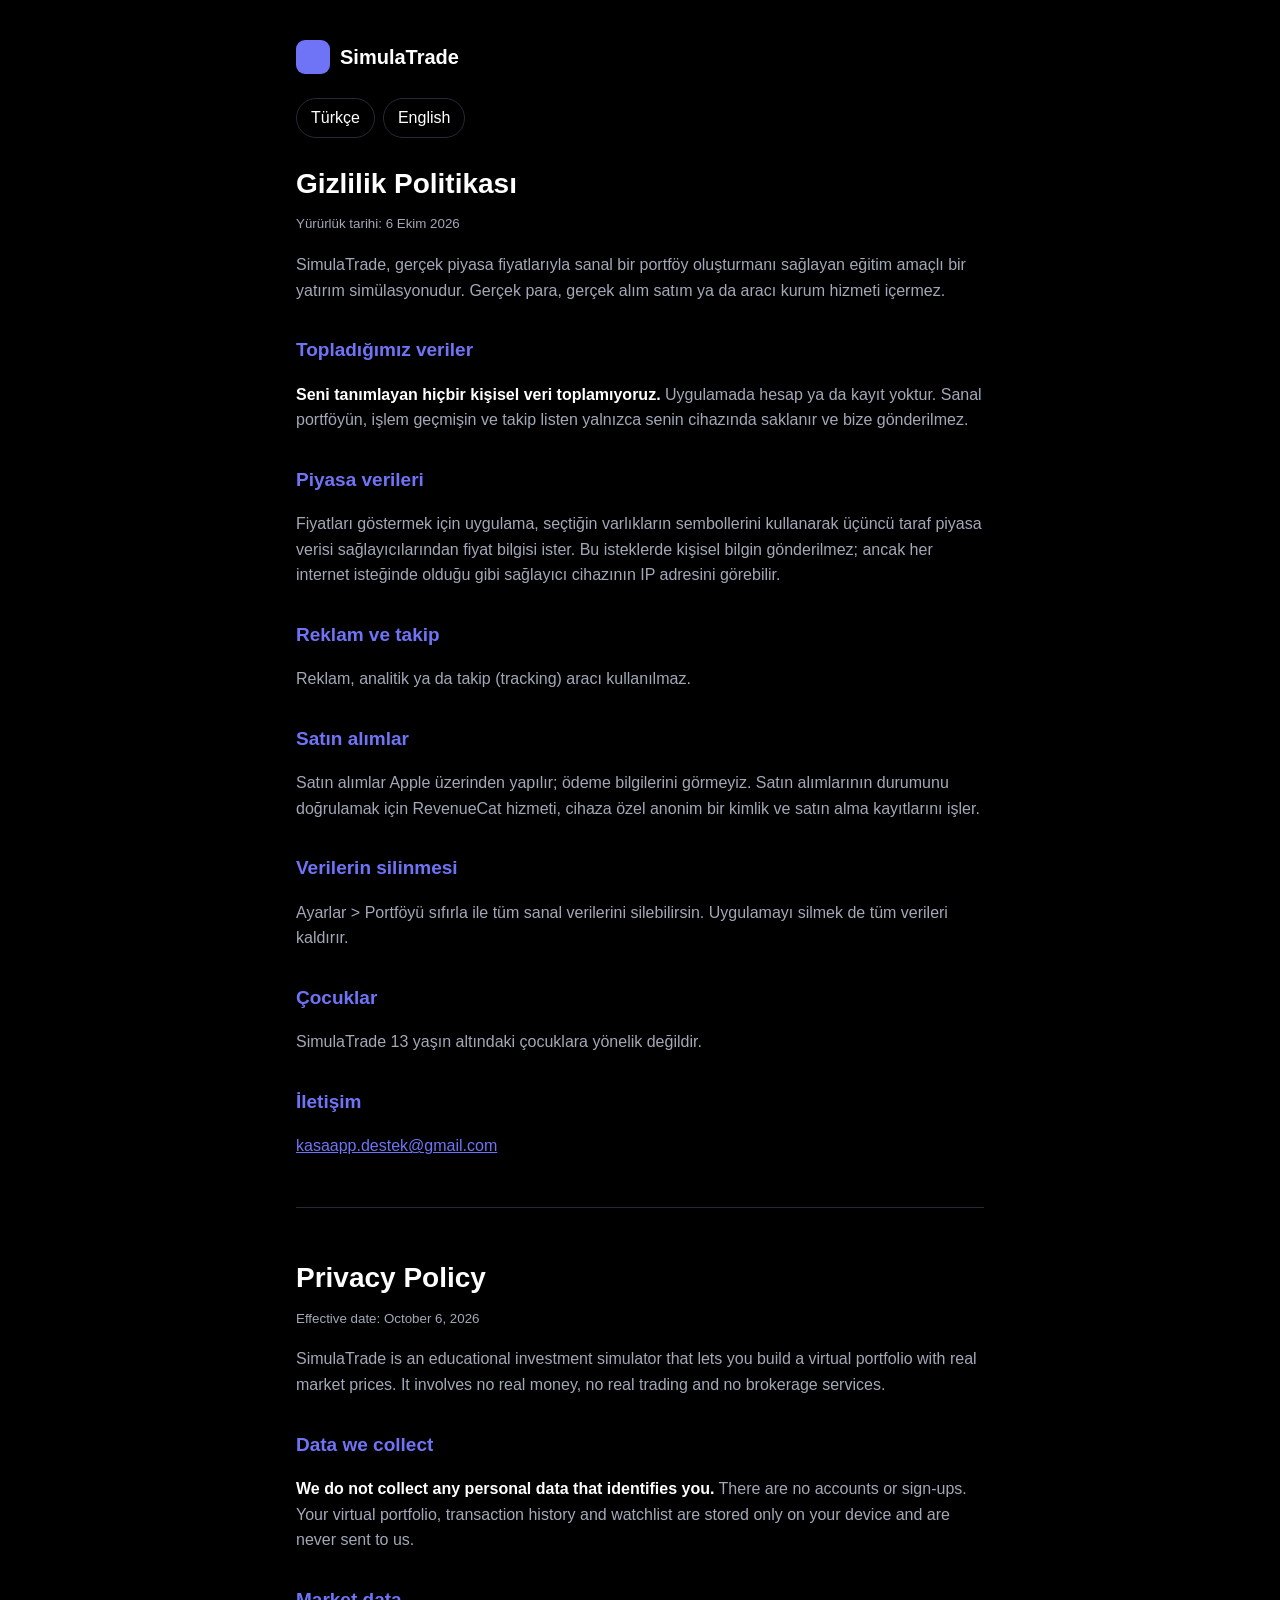
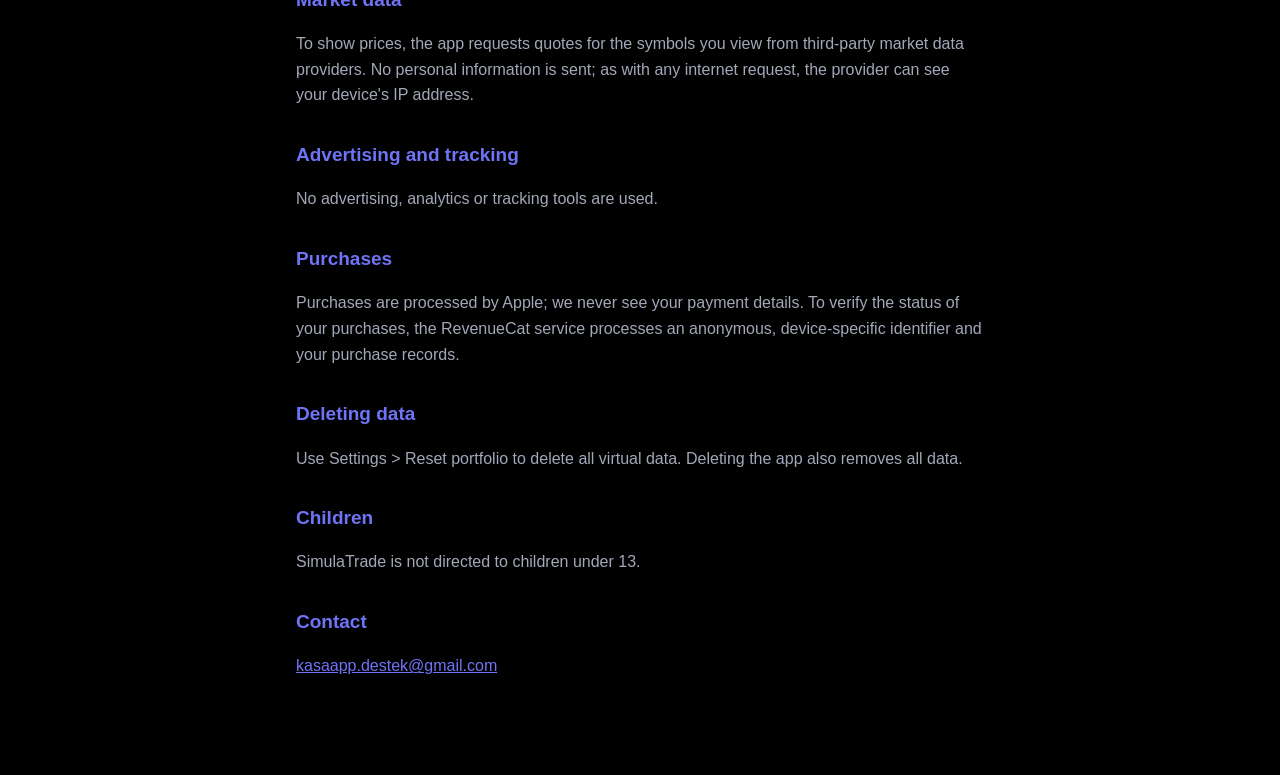
==== privacy.html @ f944ee47 "Add files via upload" ====
<!doctype html>
<html lang="tr">
<head>
<meta charset="utf-8">
<meta name="viewport" content="width=device-width, initial-scale=1">
<title>SimulaTrade – Gizlilik Politikası / Privacy Policy</title>
<link rel="stylesheet" href="style.css">
</head>
<body>
<main>
<div class="logo"><span></span>SimulaTrade</div>
<div class="lang"><a href="#tr">Türkçe</a><a href="#en">English</a></div>

<section id="tr">
<h1>Gizlilik Politikası</h1>
<small>Yürürlük tarihi: 6 Ekim 2026</small>
<p>SimulaTrade, gerçek piyasa fiyatlarıyla sanal bir portföy oluşturmanı sağlayan eğitim amaçlı bir yatırım simülasyonudur. Gerçek para, gerçek alım satım ya da aracı kurum hizmeti içermez.</p>
<h2>Topladığımız veriler</h2>
<p><strong>Seni tanımlayan hiçbir kişisel veri toplamıyoruz.</strong> Uygulamada hesap ya da kayıt yoktur. Sanal portföyün, işlem geçmişin ve takip listen yalnızca senin cihazında saklanır ve bize gönderilmez.</p>
<h2>Piyasa verileri</h2>
<p>Fiyatları göstermek için uygulama, seçtiğin varlıkların sembollerini kullanarak üçüncü taraf piyasa verisi sağlayıcılarından fiyat bilgisi ister. Bu isteklerde kişisel bilgin gönderilmez; ancak her internet isteğinde olduğu gibi sağlayıcı cihazının IP adresini görebilir.</p>
<h2>Reklam ve takip</h2>
<p>Reklam, analitik ya da takip (tracking) aracı kullanılmaz.</p>
<h2>Satın alımlar</h2>
<p>Satın alımlar Apple üzerinden yapılır; ödeme bilgilerini görmeyiz. Satın alımlarının durumunu doğrulamak için RevenueCat hizmeti, cihaza özel anonim bir kimlik ve satın alma kayıtlarını işler.</p>
<h2>Verilerin silinmesi</h2>
<p>Ayarlar &gt; Portföyü sıfırla ile tüm sanal verilerini silebilirsin. Uygulamayı silmek de tüm verileri kaldırır.</p>
<h2>Çocuklar</h2>
<p>SimulaTrade 13 yaşın altındaki çocuklara yönelik değildir.</p>
<h2>İletişim</h2>
<p><a href="mailto:kasaapp.destek@gmail.com">kasaapp.destek@gmail.com</a></p>
</section>

<hr>

<section id="en">
<h1>Privacy Policy</h1>
<small>Effective date: October 6, 2026</small>
<p>SimulaTrade is an educational investment simulator that lets you build a virtual portfolio with real market prices. It involves no real money, no real trading and no brokerage services.</p>
<h2>Data we collect</h2>
<p><strong>We do not collect any personal data that identifies you.</strong> There are no accounts or sign-ups. Your virtual portfolio, transaction history and watchlist are stored only on your device and are never sent to us.</p>
<h2>Market data</h2>
<p>To show prices, the app requests quotes for the symbols you view from third-party market data providers. No personal information is sent; as with any internet request, the provider can see your device's IP address.</p>
<h2>Advertising and tracking</h2>
<p>No advertising, analytics or tracking tools are used.</p>
<h2>Purchases</h2>
<p>Purchases are processed by Apple; we never see your payment details. To verify the status of your purchases, the RevenueCat service processes an anonymous, device-specific identifier and your purchase records.</p>
<h2>Deleting data</h2>
<p>Use Settings &gt; Reset portfolio to delete all virtual data. Deleting the app also removes all data.</p>
<h2>Children</h2>
<p>SimulaTrade is not directed to children under 13.</p>
<h2>Contact</h2>
<p><a href="mailto:kasaapp.destek@gmail.com">kasaapp.destek@gmail.com</a></p>
</section>
</main>
</body>
</html>
---- style.css ----
:root{--bg:#000000;--surface:#14151B;--text:#FFFFFF;--muted:#A3A8B8;--brand:#6F74F6;--line:#272A35}
*{box-sizing:border-box}
body{margin:0;background:var(--bg);color:var(--text);font:16px/1.6 -apple-system,BlinkMacSystemFont,"Segoe UI",Inter,Roboto,sans-serif}
main{max-width:720px;margin:0 auto;padding:40px 16px 80px}
h1{font-size:28px;margin:0 0 4px}
h2{font-size:19px;margin:32px 0 8px;color:var(--brand)}
p,li{color:var(--muted)}
strong{color:var(--text)}
a{color:var(--brand)}
.logo{display:inline-flex;align-items:center;gap:10px;font-weight:700;font-size:20px;margin-bottom:24px}
.logo span{width:34px;height:34px;border-radius:9px;background:var(--brand);display:inline-block}
.card{background:var(--surface);border:1px solid var(--line);border-radius:14px;padding:18px 20px;margin:16px 0}
.lang{display:flex;gap:8px;margin:0 0 24px}
.lang a{padding:6px 14px;border:1px solid var(--line);border-radius:999px;text-decoration:none;color:var(--text)}
hr{border:0;border-top:1px solid var(--line);margin:48px 0}
small{color:var(--muted)}
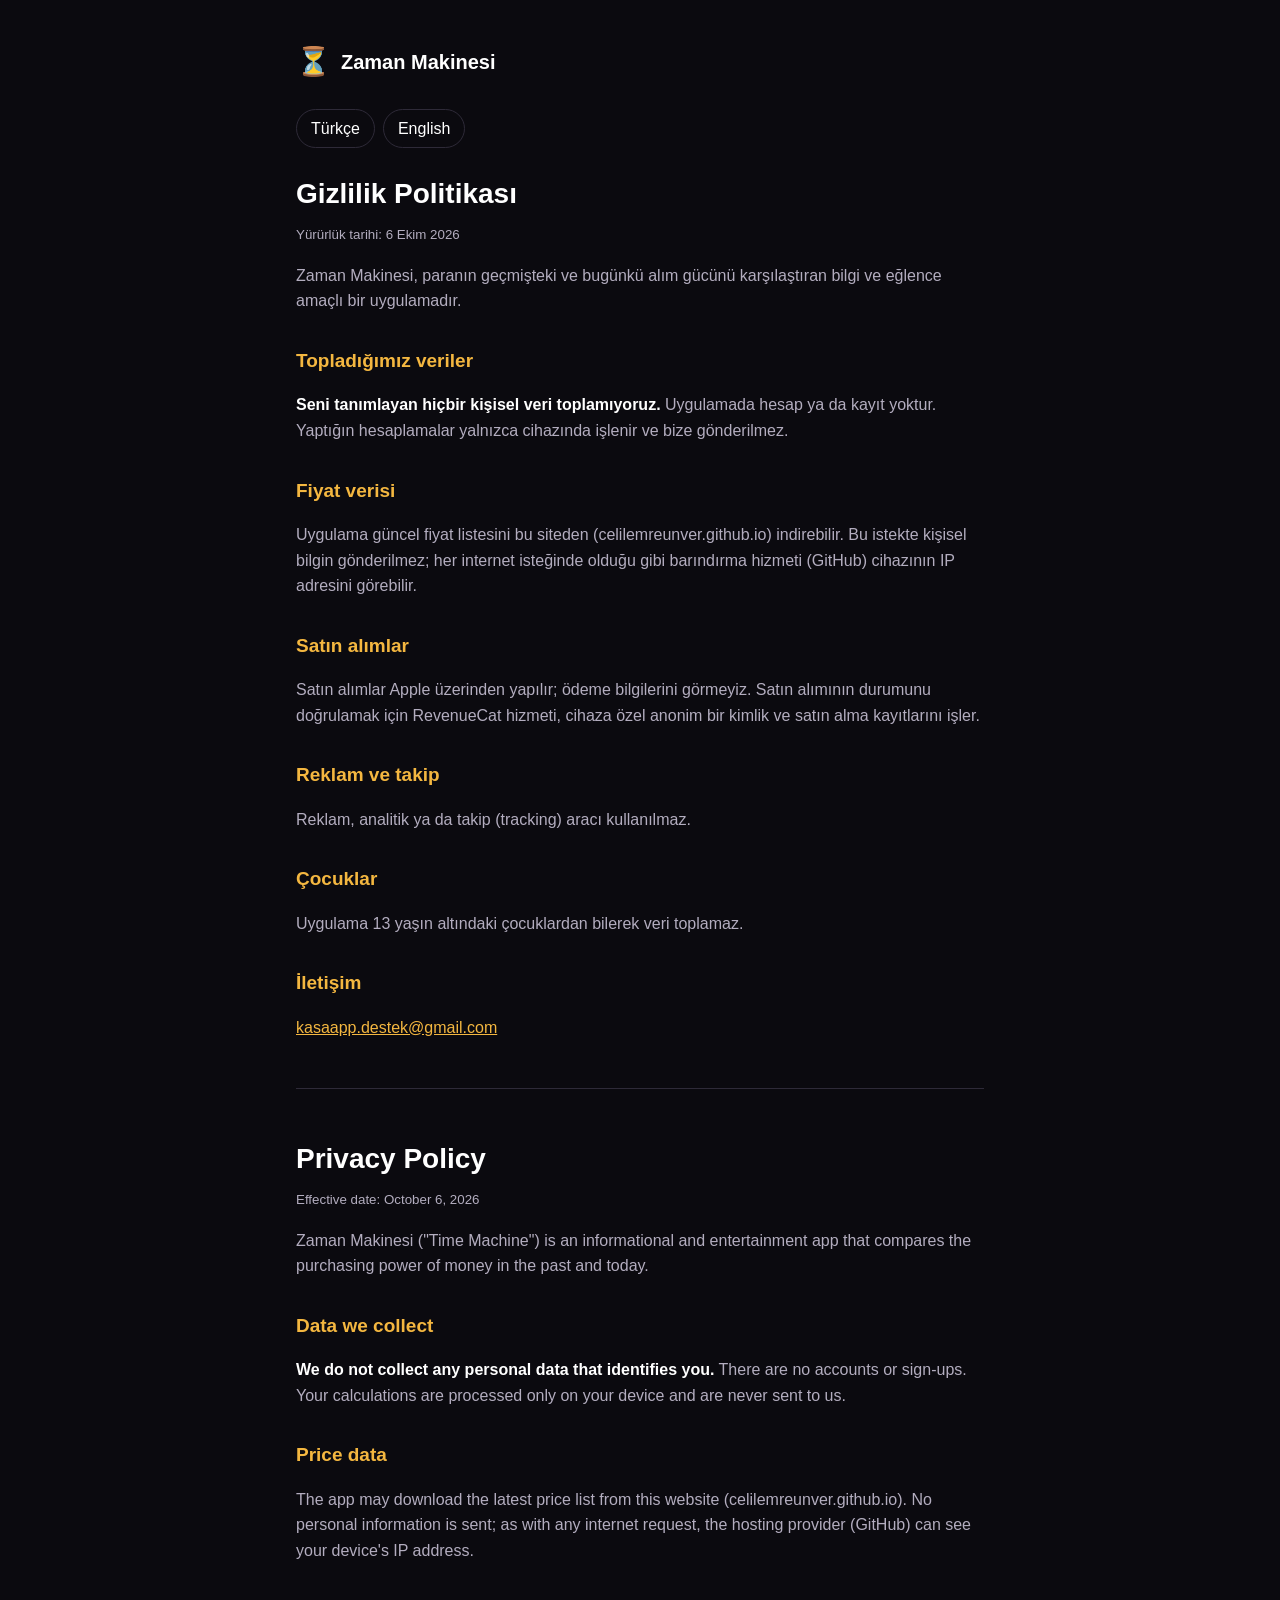
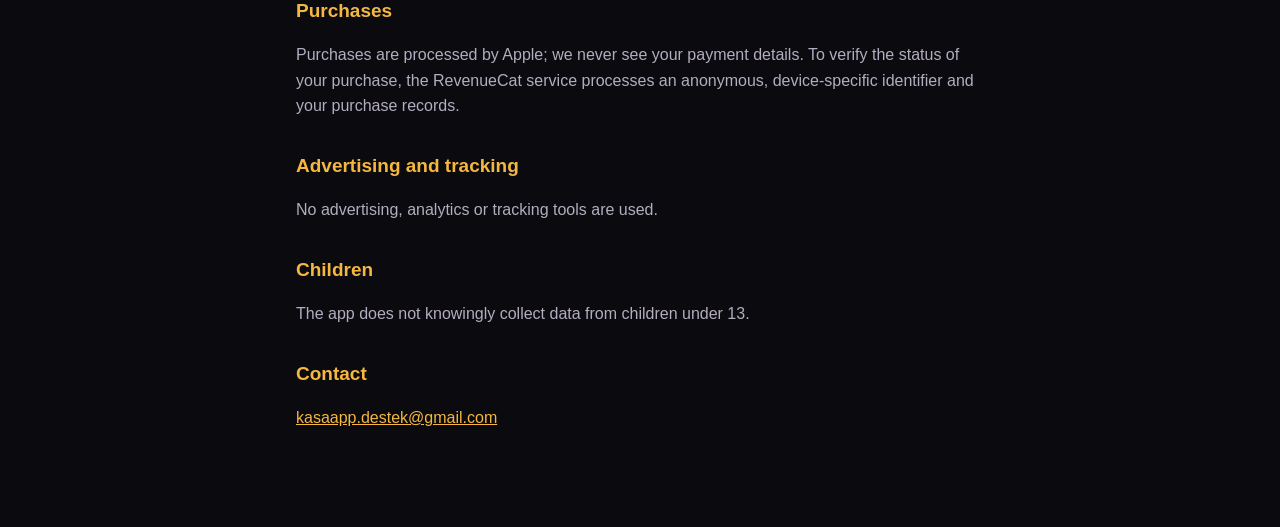
==== commit e15a2730: "Add files via upload" ====
--- a/privacy.html
+++ b/privacy.html
@@ -3,30 +3,28 @@
 <head>
 <meta charset="utf-8">
 <meta name="viewport" content="width=device-width, initial-scale=1">
-<title>SimulaTrade – Gizlilik Politikası / Privacy Policy</title>
+<title>Zaman Makinesi – Gizlilik Politikası / Privacy Policy</title>
 <link rel="stylesheet" href="style.css">
 </head>
 <body>
 <main>
-<div class="logo"><span></span>SimulaTrade</div>
+<div class="logo"><span>⏳</span>Zaman Makinesi</div>
 <div class="lang"><a href="#tr">Türkçe</a><a href="#en">English</a></div>
 
 <section id="tr">
 <h1>Gizlilik Politikası</h1>
 <small>Yürürlük tarihi: 6 Ekim 2026</small>
-<p>SimulaTrade, gerçek piyasa fiyatlarıyla sanal bir portföy oluşturmanı sağlayan eğitim amaçlı bir yatırım simülasyonudur. Gerçek para, gerçek alım satım ya da aracı kurum hizmeti içermez.</p>
+<p>Zaman Makinesi, paranın geçmişteki ve bugünkü alım gücünü karşılaştıran bilgi ve eğlence amaçlı bir uygulamadır.</p>
 <h2>Topladığımız veriler</h2>
-<p><strong>Seni tanımlayan hiçbir kişisel veri toplamıyoruz.</strong> Uygulamada hesap ya da kayıt yoktur. Sanal portföyün, işlem geçmişin ve takip listen yalnızca senin cihazında saklanır ve bize gönderilmez.</p>
-<h2>Piyasa verileri</h2>
-<p>Fiyatları göstermek için uygulama, seçtiğin varlıkların sembollerini kullanarak üçüncü taraf piyasa verisi sağlayıcılarından fiyat bilgisi ister. Bu isteklerde kişisel bilgin gönderilmez; ancak her internet isteğinde olduğu gibi sağlayıcı cihazının IP adresini görebilir.</p>
+<p><strong>Seni tanımlayan hiçbir kişisel veri toplamıyoruz.</strong> Uygulamada hesap ya da kayıt yoktur. Yaptığın hesaplamalar yalnızca cihazında işlenir ve bize gönderilmez.</p>
+<h2>Fiyat verisi</h2>
+<p>Uygulama güncel fiyat listesini bu siteden (celilemreunver.github.io) indirebilir. Bu istekte kişisel bilgin gönderilmez; her internet isteğinde olduğu gibi barındırma hizmeti (GitHub) cihazının IP adresini görebilir.</p>
+<h2>Satın alımlar</h2>
+<p>Satın alımlar Apple üzerinden yapılır; ödeme bilgilerini görmeyiz. Satın alımının durumunu doğrulamak için RevenueCat hizmeti, cihaza özel anonim bir kimlik ve satın alma kayıtlarını işler.</p>
 <h2>Reklam ve takip</h2>
 <p>Reklam, analitik ya da takip (tracking) aracı kullanılmaz.</p>
-<h2>Satın alımlar</h2>
-<p>Satın alımlar Apple üzerinden yapılır; ödeme bilgilerini görmeyiz. Satın alımlarının durumunu doğrulamak için RevenueCat hizmeti, cihaza özel anonim bir kimlik ve satın alma kayıtlarını işler.</p>
-<h2>Verilerin silinmesi</h2>
-<p>Ayarlar &gt; Portföyü sıfırla ile tüm sanal verilerini silebilirsin. Uygulamayı silmek de tüm verileri kaldırır.</p>
 <h2>Çocuklar</h2>
-<p>SimulaTrade 13 yaşın altındaki çocuklara yönelik değildir.</p>
+<p>Uygulama 13 yaşın altındaki çocuklardan bilerek veri toplamaz.</p>
 <h2>İletişim</h2>
 <p><a href="mailto:kasaapp.destek@gmail.com">kasaapp.destek@gmail.com</a></p>
 </section>
@@ -36,19 +34,17 @@
 <section id="en">
 <h1>Privacy Policy</h1>
 <small>Effective date: October 6, 2026</small>
-<p>SimulaTrade is an educational investment simulator that lets you build a virtual portfolio with real market prices. It involves no real money, no real trading and no brokerage services.</p>
+<p>Zaman Makinesi ("Time Machine") is an informational and entertainment app that compares the purchasing power of money in the past and today.</p>
 <h2>Data we collect</h2>
-<p><strong>We do not collect any personal data that identifies you.</strong> There are no accounts or sign-ups. Your virtual portfolio, transaction history and watchlist are stored only on your device and are never sent to us.</p>
-<h2>Market data</h2>
-<p>To show prices, the app requests quotes for the symbols you view from third-party market data providers. No personal information is sent; as with any internet request, the provider can see your device's IP address.</p>
+<p><strong>We do not collect any personal data that identifies you.</strong> There are no accounts or sign-ups. Your calculations are processed only on your device and are never sent to us.</p>
+<h2>Price data</h2>
+<p>The app may download the latest price list from this website (celilemreunver.github.io). No personal information is sent; as with any internet request, the hosting provider (GitHub) can see your device's IP address.</p>
+<h2>Purchases</h2>
+<p>Purchases are processed by Apple; we never see your payment details. To verify the status of your purchase, the RevenueCat service processes an anonymous, device-specific identifier and your purchase records.</p>
 <h2>Advertising and tracking</h2>
 <p>No advertising, analytics or tracking tools are used.</p>
-<h2>Purchases</h2>
-<p>Purchases are processed by Apple; we never see your payment details. To verify the status of your purchases, the RevenueCat service processes an anonymous, device-specific identifier and your purchase records.</p>
-<h2>Deleting data</h2>
-<p>Use Settings &gt; Reset portfolio to delete all virtual data. Deleting the app also removes all data.</p>
 <h2>Children</h2>
-<p>SimulaTrade is not directed to children under 13.</p>
+<p>The app does not knowingly collect data from children under 13.</p>
 <h2>Contact</h2>
 <p><a href="mailto:kasaapp.destek@gmail.com">kasaapp.destek@gmail.com</a></p>
 </section>
--- a/style.css
+++ b/style.css
@@ -1,4 +1,4 @@
-:root{--bg:#000000;--surface:#14151B;--text:#FFFFFF;--muted:#A3A8B8;--brand:#6F74F6;--line:#272A35}
+:root{--bg:#0B0A0F;--surface:#16141C;--text:#FFFFFF;--muted:#B3ADBF;--brand:#F4B740;--line:#2E2A38}
 *{box-sizing:border-box}
 body{margin:0;background:var(--bg);color:var(--text);font:16px/1.6 -apple-system,BlinkMacSystemFont,"Segoe UI",Inter,Roboto,sans-serif}
 main{max-width:720px;margin:0 auto;padding:40px 16px 80px}
@@ -8,7 +8,7 @@
 strong{color:var(--text)}
 a{color:var(--brand)}
 .logo{display:inline-flex;align-items:center;gap:10px;font-weight:700;font-size:20px;margin-bottom:24px}
-.logo span{width:34px;height:34px;border-radius:9px;background:var(--brand);display:inline-block}
+.logo span{font-size:28px}
 .card{background:var(--surface);border:1px solid var(--line);border-radius:14px;padding:18px 20px;margin:16px 0}
 .lang{display:flex;gap:8px;margin:0 0 24px}
 .lang a{padding:6px 14px;border:1px solid var(--line);border-radius:999px;text-decoration:none;color:var(--text)}
